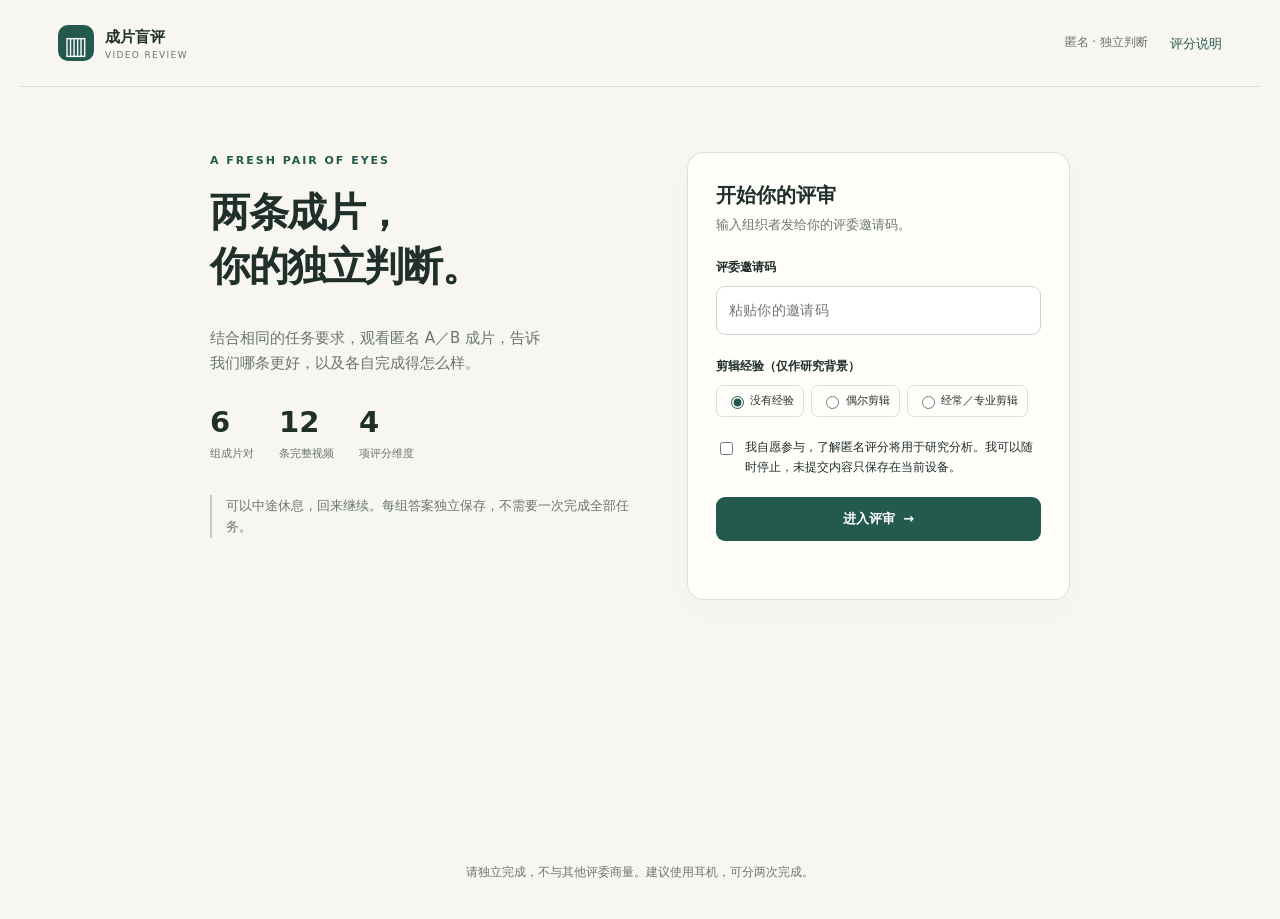
==== paired-review/index.html @ 8d2bf53a "Add paired blind video review site" ====
<!doctype html>
<html lang="zh-CN">
<head>
  <meta charset="UTF-8">
  <meta name="viewport" content="width=device-width, initial-scale=1">
  <meta name="referrer" content="no-referrer">
  <meta name="color-scheme" content="light">
  <meta http-equiv="Content-Security-Policy" content="default-src 'self'; script-src 'self'; style-src 'self'; img-src 'self' data:; media-src 'self' https: blob:; frame-src https://drive.google.com https://script.google.com https://*.googleusercontent.com; form-action https://script.google.com https://*.googleusercontent.com; connect-src 'self'; base-uri 'self'; object-src 'none'">
  <title>成片盲评 · Video Review</title>
  <link rel="icon" href="./favicon.svg" type="image/svg+xml">
  <link rel="stylesheet" href="./styles.css">
</head>
<body>
  <header class="site-header">
    <a class="brand" href="./" aria-label="成片盲评首页"><span class="brand-mark" aria-hidden="true">▥</span><span>成片盲评<small>VIDEO REVIEW</small></span></a>
    <div class="header-right"><span class="privacy-tag">匿名 · 独立判断</span><button type="button" class="text-button" id="guide-toggle">评分说明</button></div>
  </header>
  <main id="app" aria-live="polite"><div class="loading">正在加载评审任务…</div></main>
  <dialog id="guide-dialog" aria-labelledby="guide-title">
    <div class="dialog-header"><h2 id="guide-title">评分说明</h2><button type="button" class="icon-button" id="guide-close" aria-label="关闭评分说明">×</button></div>
    <p>请完整观看两条成片，结合相同的任务要求独立判断。没有标准答案；无需猜测制作来源，也不需要刻意拉开分差。</p>
    <dl class="metric-guide">
      <div><dt>Task · 任务完成</dt><dd>成片是否实现了需求中的内容和表达目标？未查看的源素材信息不作推断。</dd></div>
      <div><dt>Flow · 组织与节奏</dt><dd>镜头顺序、信息衔接和节奏是否清楚、连贯？有意使用的重复或跳切不自动扣分。</dd></div>
      <div><dt>Impact · 表达效果</dt><dd>成片是否有效传达信息、建立情绪或吸引注意？不以热闹、快切或音乐响度代替表达效果。</dd></div>
      <div><dt>AV · 声画协调</dt><dd>声音是否清楚、搭配是否适切，声画关系与时序是否支撑表达？不要求每个任务都添加旁白或音乐。</dd></div>
    </dl>
    <div class="anchor-list"><span><b>0</b>基本未实现</span><span><b>1</b>明显不足</span><span><b>2</b>部分实现</span><span><b>3</b>基本良好</span><span><b>4</b>完成出色</span></div>
    <p class="muted">无法判断和 0 分不同。播放失败、听不懂语言或缺少必要信息时，请选“无法判断”，并在备注说明。片长、分辨率和未被任务要求的特效本身不代表质量。</p>
  </dialog>
  <noscript><p>此评审页面需要启用 JavaScript，答案保存在当前设备；提交后会显示收集确认。</p></noscript>
  <footer>请独立完成，不与其他评委商量。建议使用耳机，可分两次完成。</footer>
  <script type="module" src="./app.mjs"></script>
</body>
</html>
---- paired-review/styles.css ----
@font-face{font-family:ReviewSans;src:local("PingFang SC"),local("Microsoft YaHei"),local("Noto Sans CJK SC");font-display:swap}
:root{--ink:#202f2a;--muted:#69776f;--green:#24594d;--green-soft:#e9f0e9;--line:#dedfd5;--paper:#f7f6f0;--white:#fffefb;--warning:#89551b;--warning-bg:#fbf1df;--red:#aa4337;--radius:16px;font-family:ReviewSans,system-ui,-apple-system,BlinkMacSystemFont,"Segoe UI",sans-serif;color:var(--ink);background:var(--paper);font-size:15px;line-height:1.65}
*{box-sizing:border-box}body{margin:0}button,input,textarea{font:inherit}button,a,input,textarea,summary{touch-action:manipulation}button{cursor:pointer}button:disabled{cursor:not-allowed;opacity:.5}a{color:var(--green)}button:focus-visible,a:focus-visible,input:focus-visible,textarea:focus-visible,summary:focus-visible{outline:3px solid #92b7a1;outline-offset:3px}button{border:0}h1,h2,h3,p{margin-top:0}h1{font-size:clamp(28px,4vw,40px);line-height:1.35;letter-spacing:-.035em;font-weight:650}h2{font-size:22px;line-height:1.4}h3{font-size:17px}small,.muted{color:var(--muted)}
.site-header{max-width:1240px;margin:auto;padding:25px 38px;display:flex;align-items:center;justify-content:space-between;border-bottom:1px solid var(--line)}.brand{display:flex;gap:11px;align-items:center;text-decoration:none;color:var(--ink);font-weight:650}.brand small{display:block;letter-spacing:.15em;font-size:9px;font-weight:500;line-height:1.3}.brand-mark{width:36px;height:36px;background:var(--green);color:white;display:grid;place-items:center;font-size:25px;border-radius:10px}.header-right{display:flex;align-items:center;gap:22px}.privacy-tag{font-size:12px;color:var(--muted)}.text-button{background:none;color:var(--green);padding:6px 0;font-size:13px}.loading{padding:100px;text-align:center;color:var(--muted)}main{max-width:1240px;margin:auto;padding:0 38px;min-height:75vh}footer{text-align:center;padding:36px 20px;font-size:12px;color:var(--muted)}
.welcome{max-width:860px;margin:65px auto 30px;display:grid;grid-template-columns:1.1fr 1fr;gap:55px;align-items:start}.eyebrow{font-size:11px;letter-spacing:.18em;color:var(--green);font-weight:650;margin-bottom:14px}.intro-copy{font-size:15px;color:var(--muted);max-width:340px}.workload{display:flex;gap:25px;margin:30px 0}.workload strong{font-size:29px;line-height:1.2;font-weight:550;display:block}.workload span{font-size:11px;color:var(--muted)}.intro-note{border-left:2px solid #becdc0;padding:0 0 0 14px;font-size:13px;color:var(--muted)}.entry-card,.card{background:var(--white);border:1px solid var(--line);border-radius:var(--radius)}.entry-card{padding:28px;box-shadow:0 10px 35px #28392b05}.entry-card h2{font-size:20px;margin-bottom:5px}.entry-card>p{font-size:13px;color:var(--muted)}.field-label{display:block;font-size:12px;font-weight:600;margin:22px 0 8px}.code-input{width:100%;border:1px solid #cdd5ca;padding:12px;border-radius:9px;background:white;font-size:14px;letter-spacing:.025em}.consent{font-size:12px;display:flex;gap:9px;margin:20px 0;align-items:flex-start;line-height:1.7}.consent input{margin-top:5px;accent-color:var(--green)}.experience{display:flex;gap:7px;flex-wrap:wrap}.experience label{font-size:11px;padding:6px 9px;border:1px solid var(--line);border-radius:7px;cursor:pointer}.experience input{accent-color:var(--green);vertical-align:middle}.button{background:var(--green);color:white;padding:11px 20px;border-radius:9px;font-size:13px;font-weight:600;display:inline-flex;align-items:center;justify-content:center;gap:8px}.button.secondary{background:transparent;color:var(--green);border:1px solid #bbcbbd}.button.full{width:100%}.status{font-size:12px;min-height:20px;margin:10px 0 0}.status.error{color:var(--red)}.status.success{color:var(--green)}
.workspace-header{display:flex;justify-content:space-between;align-items:center;padding:30px 0 20px;gap:20px}.workspace-header h1{font-size:26px;margin:0 0 3px}.workspace-header p{font-size:12px;color:var(--muted);margin:0}.participant{font-size:12px;text-align:right}.participant strong{display:block;font-size:15px}.task-tabs{display:grid;grid-template-columns:repeat(6,1fr);gap:8px;margin-bottom:22px}.task-tab{border:1px solid var(--line);background:#efefe7;border-radius:10px;padding:12px 8px;color:var(--muted);text-align:left}.task-tab.active{border-color:var(--green);background:var(--white);color:var(--green);box-shadow:0 2px 0 var(--green)}.task-tab .tab-number{font-size:10px;letter-spacing:.06em;display:block}.task-tab .tab-name{font-size:12px;display:block;margin:3px 0;white-space:nowrap;text-overflow:ellipsis;overflow:hidden}.task-tab .tab-state{font-size:10px;display:block}.notice{border:1px solid #e3d4b5;background:var(--warning-bg);color:var(--warning);padding:11px 15px;border-radius:10px;font-size:12px;margin:0 0 18px}.notice.neutral{border-color:var(--line);background:#eeefe8;color:var(--muted)}.notice:empty{display:none}.progress-track{height:3px;background:#dfe5dc;border-radius:2px;margin:10px 0 0;width:130px}.progress-track>span{display:block;background:var(--green);height:100%;border-radius:2px}.task-brief{padding:20px 24px;margin-bottom:20px;display:flex;gap:30px;align-items:flex-start}.task-brief .brief-tag{font-size:10px;letter-spacing:.12em;color:var(--green);padding-top:5px;white-space:nowrap}.task-brief h2{font-size:18px;margin-bottom:6px}.task-brief p{font-size:13px;margin:0;color:#536157;white-space:pre-wrap}.pending-panel{padding:55px 25px;text-align:center}.pending-icon{display:grid;place-items:center;border:1px solid #cdd8cd;width:56px;height:56px;border-radius:50%;margin:0 auto 18px;color:var(--green);font-size:22px}.pending-panel h2{font-size:21px}.pending-panel p{font-size:13px;color:var(--muted);max-width:440px;margin:0 auto 20px}.pending-list{display:flex;gap:12px;justify-content:center;flex-wrap:wrap}.pending-list span{background:var(--green-soft);color:var(--green);font-size:11px;padding:6px 11px;border-radius:20px}
.video-grid{display:grid;grid-template-columns:1fr 1fr;gap:18px}.video-card{overflow:hidden}.video-heading{padding:12px 16px;display:flex;justify-content:space-between;align-items:center}.video-heading b{font-size:13px;font-weight:600}.video-heading span{font-size:10px;color:var(--muted)}.video-surface{aspect-ratio:16/9;background:#14211c;display:grid;place-items:center}.video-surface video,.video-surface iframe{display:block;width:100%;height:100%;border:0;object-fit:contain}.video-footer{font-size:11px;color:var(--muted);padding:9px 15px;display:flex;gap:12px;justify-content:space-between}.playback-note{margin:9px 0 24px;font-size:11px;color:var(--muted)}.section-label{font-size:10px;letter-spacing:.12em;color:var(--green);margin-bottom:7px}.preference-card{margin:0 0 20px;padding:23px}.preference-card h2,.rating-card h2{font-size:18px;margin-bottom:5px}.preference-card p,.rating-card .subtitle{font-size:12px;color:var(--muted);margin-bottom:16px}.preference-options{display:grid;grid-template-columns:repeat(4,1fr);gap:9px}.choice-button{border:1px solid #d4dacf;background:transparent;border-radius:9px;padding:13px 8px;color:var(--ink);font-size:13px;transition:background .1s}.choice-button.selected{border-color:var(--green);background:var(--green-soft);color:var(--green);box-shadow:inset 0 0 0 1px var(--green)}.preference-summary{display:flex;justify-content:space-between;align-items:center;margin-top:10px;font-size:12px;color:var(--green)}.rating-card{padding:23px;margin-bottom:18px}.rating-grid{display:grid;grid-template-columns:1fr 1fr;gap:25px;margin-top:24px}.rating-column+.rating-column{border-left:1px solid var(--line);padding-left:25px}.rating-column h3{font-size:15px;margin-bottom:18px}.metric-row{margin-bottom:21px}.metric-name{display:block;font-size:12px;font-weight:600;margin-bottom:3px}.metric-detail{display:block;font-size:10px;color:var(--muted);margin-bottom:8px}.score-options{display:flex;gap:5px}.score-button{height:36px;min-width:36px;flex:1;border:1px solid var(--line);border-radius:7px;background:transparent;font-size:13px;color:#4b5b51}.score-button:last-child{font-size:10px;flex:1.6;min-width:68px}.score-button.selected{color:white;background:var(--green);border-color:var(--green)}.scale-note{font-size:11px;color:var(--muted);border-top:1px solid var(--line);padding-top:15px;margin-bottom:20px}.reason{width:100%;min-height:78px;resize:vertical;border:1px solid var(--line);background:#fbfcf8;border-radius:9px;padding:12px;font-size:12px}.submit-row{display:flex;justify-content:space-between;align-items:center;gap:18px;margin-top:18px}.draft-state{font-size:11px;color:var(--muted)}.submit-actions{display:flex;gap:8px}.saved-receipt{margin-top:14px;background:var(--green-soft);padding:12px;border-radius:9px;font-size:12px;color:var(--green)}.empty-section{padding:20px;border:1px dashed var(--line);border-radius:12px;color:var(--muted);font-size:12px;text-align:center;margin-bottom:20px}.bottom-tools{display:flex;justify-content:space-between;align-items:center;margin-top:22px;font-size:11px;color:var(--muted);gap:16px}.bottom-tools>div{display:flex;gap:20px}.all-done{padding:18px 22px;background:var(--green-soft);border-radius:12px;margin-bottom:20px;color:var(--green);font-size:13px}.transport-frame{position:fixed;left:-10000px;width:1px;height:1px;border:0}dialog{border:1px solid var(--line);border-radius:16px;background:var(--white);max-width:650px;width:calc(100% - 32px);max-height:85vh;padding:25px;color:var(--ink)}dialog::backdrop{background:#13281d70;backdrop-filter:blur(3px)}.dialog-header{display:flex;justify-content:space-between;align-items:center;margin-bottom:20px}.dialog-header h2{font-size:21px;margin:0}.icon-button{background:none;font-size:26px;color:var(--muted)}dialog p{font-size:13px}.metric-guide{font-size:12px}.metric-guide>div{margin:16px 0}.metric-guide dt{font-weight:650;color:var(--green)}.metric-guide dd{margin:3px 0;color:var(--muted)}.anchor-list{display:flex;gap:8px;flex-wrap:wrap;padding:15px 0}.anchor-list span{font-size:11px;background:var(--green-soft);padding:5px 9px;border-radius:6px}.anchor-list b{margin-right:6px}
.progress-track{appearance:none;border:0;display:block}.progress-track::-webkit-progress-bar{background:#dfe5dc;border-radius:2px}.progress-track::-webkit-progress-value{background:var(--green);border-radius:2px}.progress-track::-moz-progress-bar{background:var(--green);border-radius:2px}
@media(min-width:1100px){.video-surface{aspect-ratio:16/9}}
@media(max-width:800px){.site-header{padding:18px 20px}main{padding:0 20px}.welcome{margin:35px auto;gap:25px}.header-right{gap:12px}.privacy-tag{display:none}.rating-grid{gap:16px}.rating-column+.rating-column{padding-left:16px}.score-button{min-width:28px}.score-button:last-child{min-width:58px}.task-brief{gap:16px;padding:18px}.task-tabs{gap:5px}.task-tab{padding:9px 6px}.submit-actions{flex-wrap:wrap;justify-content:flex-end}}
@media(max-width:600px){main{padding:0 15px}.site-header{padding:16px}.welcome{display:block;max-width:420px}.intro-copy{max-width:none}.welcome .intro-note{display:none}.workload{margin:22px 0}.entry-card{margin-top:28px;padding:23px}.workspace-header{padding:23px 0 17px}.workspace-header h1{font-size:23px}.task-tabs{grid-template-columns:repeat(3,1fr);gap:7px}.task-tab .tab-name{font-size:11px}.task-brief{display:block}.task-brief .brief-tag{display:block;margin-bottom:7px}.video-grid{grid-template-columns:1fr}.video-surface{aspect-ratio:16/9}.rating-grid{grid-template-columns:1fr}.rating-column+.rating-column{border-left:0;border-top:1px solid var(--line);padding:20px 0 0}.preference-options{grid-template-columns:1fr 1fr}.rating-card,.preference-card{padding:18px}.submit-row{align-items:flex-start;flex-direction:column}.submit-actions{width:100%;display:grid;grid-template-columns:1fr 1fr}.bottom-tools{align-items:flex-start;flex-direction:column}.bottom-tools>div{gap:22px}.score-button{min-width:36px;height:39px}.reason{font-size:14px}.loading{padding:80px 15px}}
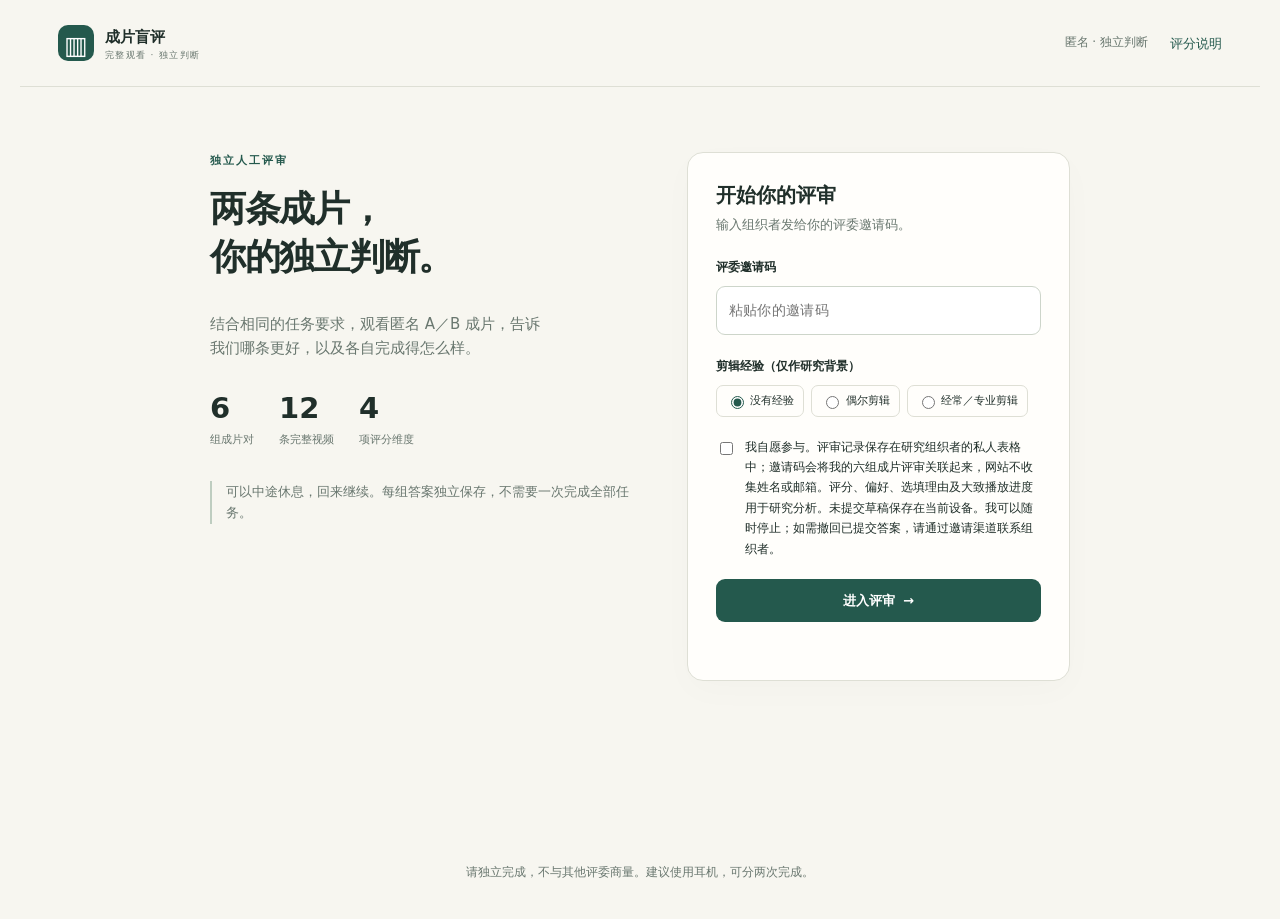
==== commit 2c18316f: "Present approved review tasks in Chinese with numeric-only ratings" ====
--- a/paired-review/index.html
+++ b/paired-review/index.html
@@ -6,13 +6,13 @@
   <meta name="referrer" content="no-referrer">
   <meta name="color-scheme" content="light">
   <meta http-equiv="Content-Security-Policy" content="default-src 'self'; script-src 'self'; style-src 'self'; img-src 'self' data:; media-src 'self' https: blob:; frame-src https://drive.google.com https://script.google.com https://*.googleusercontent.com; form-action https://script.google.com https://*.googleusercontent.com; connect-src 'self'; base-uri 'self'; object-src 'none'">
-  <title>成片盲评 · Video Review</title>
+  <title>成片盲评</title>
   <link rel="icon" href="./favicon.svg" type="image/svg+xml">
   <link rel="stylesheet" href="./styles.css">
 </head>
 <body>
   <header class="site-header">
-    <a class="brand" href="./" aria-label="成片盲评首页"><span class="brand-mark" aria-hidden="true">▥</span><span>成片盲评<small>VIDEO REVIEW</small></span></a>
+    <a class="brand" href="./" aria-label="成片盲评首页"><span class="brand-mark" aria-hidden="true">▥</span><span>成片盲评<small>完整观看 · 独立判断</small></span></a>
     <div class="header-right"><span class="privacy-tag">匿名 · 独立判断</span><button type="button" class="text-button" id="guide-toggle">评分说明</button></div>
   </header>
   <main id="app" aria-live="polite"><div class="loading">正在加载评审任务…</div></main>
@@ -20,13 +20,13 @@
     <div class="dialog-header"><h2 id="guide-title">评分说明</h2><button type="button" class="icon-button" id="guide-close" aria-label="关闭评分说明">×</button></div>
     <p>请完整观看两条成片，结合相同的任务要求独立判断。没有标准答案；无需猜测制作来源，也不需要刻意拉开分差。</p>
     <dl class="metric-guide">
-      <div><dt>Task · 任务完成</dt><dd>成片是否实现了需求中的内容和表达目标？未查看的源素材信息不作推断。</dd></div>
-      <div><dt>Flow · 组织与节奏</dt><dd>镜头顺序、信息衔接和节奏是否清楚、连贯？有意使用的重复或跳切不自动扣分。</dd></div>
-      <div><dt>Impact · 表达效果</dt><dd>成片是否有效传达信息、建立情绪或吸引注意？不以热闹、快切或音乐响度代替表达效果。</dd></div>
-      <div><dt>AV · 声画协调</dt><dd>声音是否清楚、搭配是否适切，声画关系与时序是否支撑表达？不要求每个任务都添加旁白或音乐。</dd></div>
+      <div><dt>任务完成</dt><dd>成片是否实现了需求中的内容和表达目标？未查看的源素材信息不作推断。</dd></div>
+      <div><dt>组织与节奏</dt><dd>镜头顺序、信息衔接和节奏是否清楚、连贯？有意使用的重复或跳切不自动扣分。</dd></div>
+      <div><dt>表达效果</dt><dd>成片是否有效传达信息、建立情绪或吸引注意？不以热闹、快切或音乐响度代替表达效果。</dd></div>
+      <div><dt>声画协调</dt><dd>声音是否清楚、搭配是否适切，声画关系与时序是否支撑表达？不要求每个任务都添加旁白或音乐。</dd></div>
     </dl>
     <div class="anchor-list"><span><b>0</b>基本未实现</span><span><b>1</b>明显不足</span><span><b>2</b>部分实现</span><span><b>3</b>基本良好</span><span><b>4</b>完成出色</span></div>
-    <p class="muted">无法判断和 0 分不同。播放失败、听不懂语言或缺少必要信息时，请选“无法判断”，并在备注说明。片长、分辨率和未被任务要求的特效本身不代表质量。</p>
+    <p class="muted">四项各选 0–4 分，总体偏好可选 A 更好、基本相当或 B 更好。播放失败或语言理解有困难时，先保存草稿并联系组织者处理，不将播放或设备问题记为作品 0 分。片长、分辨率和未被任务要求的特效本身不代表质量。</p>
   </dialog>
   <noscript><p>此评审页面需要启用 JavaScript，答案保存在当前设备；提交后会显示收集确认。</p></noscript>
   <footer>请独立完成，不与其他评委商量。建议使用耳机，可分两次完成。</footer>
--- a/paired-review/styles.css
+++ b/paired-review/styles.css
@@ -6,6 +6,9 @@
 .workspace-header{display:flex;justify-content:space-between;align-items:center;padding:30px 0 20px;gap:20px}.workspace-header h1{font-size:26px;margin:0 0 3px}.workspace-header p{font-size:12px;color:var(--muted);margin:0}.participant{font-size:12px;text-align:right}.participant strong{display:block;font-size:15px}.task-tabs{display:grid;grid-template-columns:repeat(6,1fr);gap:8px;margin-bottom:22px}.task-tab{border:1px solid var(--line);background:#efefe7;border-radius:10px;padding:12px 8px;color:var(--muted);text-align:left}.task-tab.active{border-color:var(--green);background:var(--white);color:var(--green);box-shadow:0 2px 0 var(--green)}.task-tab .tab-number{font-size:10px;letter-spacing:.06em;display:block}.task-tab .tab-name{font-size:12px;display:block;margin:3px 0;white-space:nowrap;text-overflow:ellipsis;overflow:hidden}.task-tab .tab-state{font-size:10px;display:block}.notice{border:1px solid #e3d4b5;background:var(--warning-bg);color:var(--warning);padding:11px 15px;border-radius:10px;font-size:12px;margin:0 0 18px}.notice.neutral{border-color:var(--line);background:#eeefe8;color:var(--muted)}.notice:empty{display:none}.progress-track{height:3px;background:#dfe5dc;border-radius:2px;margin:10px 0 0;width:130px}.progress-track>span{display:block;background:var(--green);height:100%;border-radius:2px}.task-brief{padding:20px 24px;margin-bottom:20px;display:flex;gap:30px;align-items:flex-start}.task-brief .brief-tag{font-size:10px;letter-spacing:.12em;color:var(--green);padding-top:5px;white-space:nowrap}.task-brief h2{font-size:18px;margin-bottom:6px}.task-brief p{font-size:13px;margin:0;color:#536157;white-space:pre-wrap}.pending-panel{padding:55px 25px;text-align:center}.pending-icon{display:grid;place-items:center;border:1px solid #cdd8cd;width:56px;height:56px;border-radius:50%;margin:0 auto 18px;color:var(--green);font-size:22px}.pending-panel h2{font-size:21px}.pending-panel p{font-size:13px;color:var(--muted);max-width:440px;margin:0 auto 20px}.pending-list{display:flex;gap:12px;justify-content:center;flex-wrap:wrap}.pending-list span{background:var(--green-soft);color:var(--green);font-size:11px;padding:6px 11px;border-radius:20px}
 .video-grid{display:grid;grid-template-columns:1fr 1fr;gap:18px}.video-card{overflow:hidden}.video-heading{padding:12px 16px;display:flex;justify-content:space-between;align-items:center}.video-heading b{font-size:13px;font-weight:600}.video-heading span{font-size:10px;color:var(--muted)}.video-surface{aspect-ratio:16/9;background:#14211c;display:grid;place-items:center}.video-surface video,.video-surface iframe{display:block;width:100%;height:100%;border:0;object-fit:contain}.video-footer{font-size:11px;color:var(--muted);padding:9px 15px;display:flex;gap:12px;justify-content:space-between}.playback-note{margin:9px 0 24px;font-size:11px;color:var(--muted)}.section-label{font-size:10px;letter-spacing:.12em;color:var(--green);margin-bottom:7px}.preference-card{margin:0 0 20px;padding:23px}.preference-card h2,.rating-card h2{font-size:18px;margin-bottom:5px}.preference-card p,.rating-card .subtitle{font-size:12px;color:var(--muted);margin-bottom:16px}.preference-options{display:grid;grid-template-columns:repeat(4,1fr);gap:9px}.choice-button{border:1px solid #d4dacf;background:transparent;border-radius:9px;padding:13px 8px;color:var(--ink);font-size:13px;transition:background .1s}.choice-button.selected{border-color:var(--green);background:var(--green-soft);color:var(--green);box-shadow:inset 0 0 0 1px var(--green)}.preference-summary{display:flex;justify-content:space-between;align-items:center;margin-top:10px;font-size:12px;color:var(--green)}.rating-card{padding:23px;margin-bottom:18px}.rating-grid{display:grid;grid-template-columns:1fr 1fr;gap:25px;margin-top:24px}.rating-column+.rating-column{border-left:1px solid var(--line);padding-left:25px}.rating-column h3{font-size:15px;margin-bottom:18px}.metric-row{margin-bottom:21px}.metric-name{display:block;font-size:12px;font-weight:600;margin-bottom:3px}.metric-detail{display:block;font-size:10px;color:var(--muted);margin-bottom:8px}.score-options{display:flex;gap:5px}.score-button{height:36px;min-width:36px;flex:1;border:1px solid var(--line);border-radius:7px;background:transparent;font-size:13px;color:#4b5b51}.score-button:last-child{font-size:10px;flex:1.6;min-width:68px}.score-button.selected{color:white;background:var(--green);border-color:var(--green)}.scale-note{font-size:11px;color:var(--muted);border-top:1px solid var(--line);padding-top:15px;margin-bottom:20px}.reason{width:100%;min-height:78px;resize:vertical;border:1px solid var(--line);background:#fbfcf8;border-radius:9px;padding:12px;font-size:12px}.submit-row{display:flex;justify-content:space-between;align-items:center;gap:18px;margin-top:18px}.draft-state{font-size:11px;color:var(--muted)}.submit-actions{display:flex;gap:8px}.saved-receipt{margin-top:14px;background:var(--green-soft);padding:12px;border-radius:9px;font-size:12px;color:var(--green)}.empty-section{padding:20px;border:1px dashed var(--line);border-radius:12px;color:var(--muted);font-size:12px;text-align:center;margin-bottom:20px}.bottom-tools{display:flex;justify-content:space-between;align-items:center;margin-top:22px;font-size:11px;color:var(--muted);gap:16px}.bottom-tools>div{display:flex;gap:20px}.all-done{padding:18px 22px;background:var(--green-soft);border-radius:12px;margin-bottom:20px;color:var(--green);font-size:13px}.transport-frame{position:fixed;left:-10000px;width:1px;height:1px;border:0}dialog{border:1px solid var(--line);border-radius:16px;background:var(--white);max-width:650px;width:calc(100% - 32px);max-height:85vh;padding:25px;color:var(--ink)}dialog::backdrop{background:#13281d70;backdrop-filter:blur(3px)}.dialog-header{display:flex;justify-content:space-between;align-items:center;margin-bottom:20px}.dialog-header h2{font-size:21px;margin:0}.icon-button{background:none;font-size:26px;color:var(--muted)}dialog p{font-size:13px}.metric-guide{font-size:12px}.metric-guide>div{margin:16px 0}.metric-guide dt{font-weight:650;color:var(--green)}.metric-guide dd{margin:3px 0;color:var(--muted)}.anchor-list{display:flex;gap:8px;flex-wrap:wrap;padding:15px 0}.anchor-list span{font-size:11px;background:var(--green-soft);padding:5px 9px;border-radius:6px}.anchor-list b{margin-right:6px}
 .progress-track{appearance:none;border:0;display:block}.progress-track::-webkit-progress-bar{background:#dfe5dc;border-radius:2px}.progress-track::-webkit-progress-value{background:var(--green);border-radius:2px}.progress-track::-moz-progress-bar{background:var(--green);border-radius:2px}
+.task-details{margin-top:12px}.task-details summary{font-size:12px;color:var(--green);cursor:pointer;padding:4px 0}.task-details p{margin-top:10px!important}.task-note{border-top:1px solid var(--line);padding-top:10px;margin-top:12px!important;font-size:12px!important;color:var(--muted)!important}.score-button:last-child{flex:1;min-width:36px;font-size:13px}.preference-options{grid-template-columns:repeat(3,1fr)}
+h1{font-size:36px}
+@media(max-width:600px){h1{font-size:28px}}
 @media(min-width:1100px){.video-surface{aspect-ratio:16/9}}
 @media(max-width:800px){.site-header{padding:18px 20px}main{padding:0 20px}.welcome{margin:35px auto;gap:25px}.header-right{gap:12px}.privacy-tag{display:none}.rating-grid{gap:16px}.rating-column+.rating-column{padding-left:16px}.score-button{min-width:28px}.score-button:last-child{min-width:58px}.task-brief{gap:16px;padding:18px}.task-tabs{gap:5px}.task-tab{padding:9px 6px}.submit-actions{flex-wrap:wrap;justify-content:flex-end}}
 @media(max-width:600px){main{padding:0 15px}.site-header{padding:16px}.welcome{display:block;max-width:420px}.intro-copy{max-width:none}.welcome .intro-note{display:none}.workload{margin:22px 0}.entry-card{margin-top:28px;padding:23px}.workspace-header{padding:23px 0 17px}.workspace-header h1{font-size:23px}.task-tabs{grid-template-columns:repeat(3,1fr);gap:7px}.task-tab .tab-name{font-size:11px}.task-brief{display:block}.task-brief .brief-tag{display:block;margin-bottom:7px}.video-grid{grid-template-columns:1fr}.video-surface{aspect-ratio:16/9}.rating-grid{grid-template-columns:1fr}.rating-column+.rating-column{border-left:0;border-top:1px solid var(--line);padding:20px 0 0}.preference-options{grid-template-columns:1fr 1fr}.rating-card,.preference-card{padding:18px}.submit-row{align-items:flex-start;flex-direction:column}.submit-actions{width:100%;display:grid;grid-template-columns:1fr 1fr}.bottom-tools{align-items:flex-start;flex-direction:column}.bottom-tools>div{gap:22px}.score-button{min-width:36px;height:39px}.reason{font-size:14px}.loading{padding:80px 15px}}
